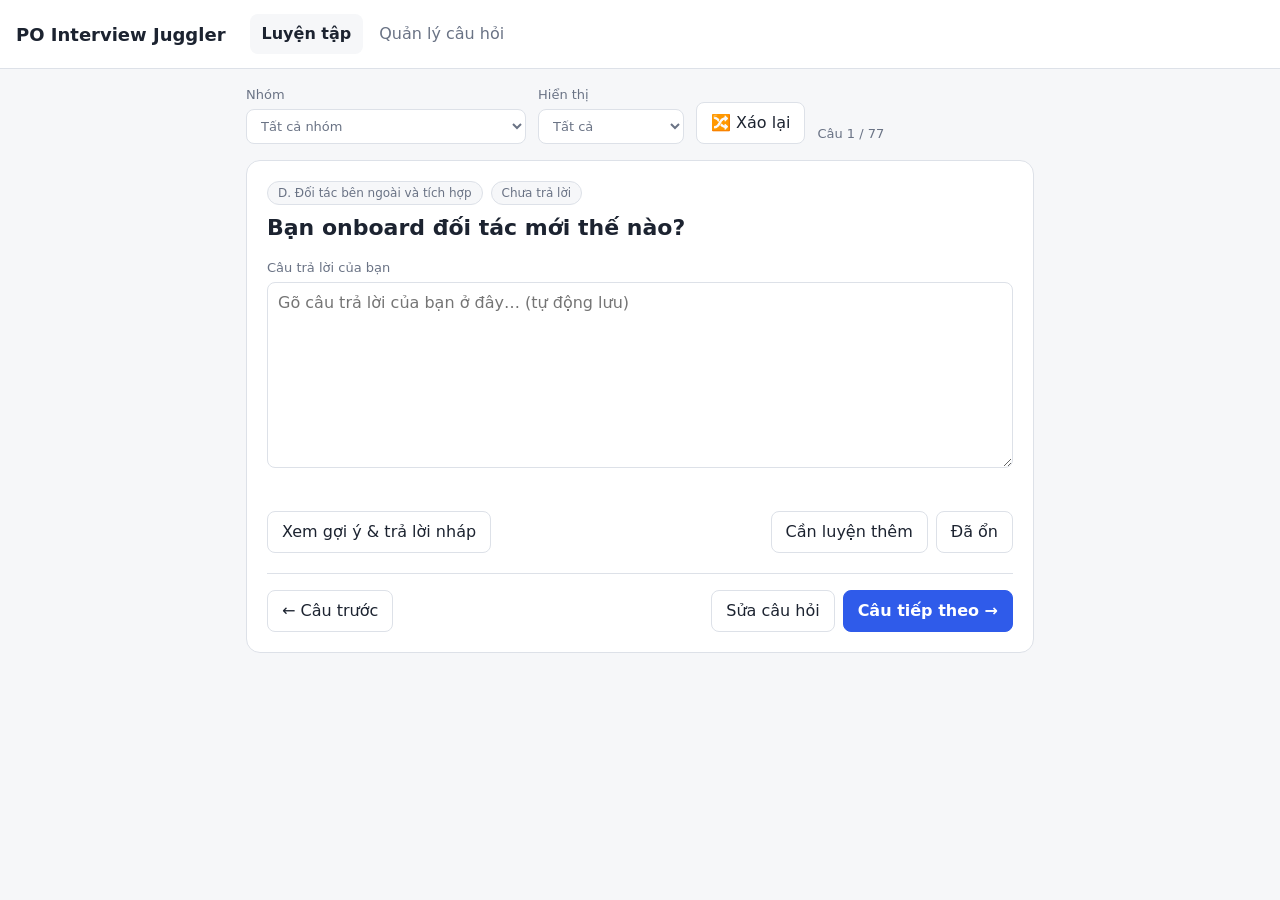
==== index.html @ bebf5344 "Add PO interview question practice app Static single-page app: shuffled practice cards with autosave" ====
<!doctype html>
<html lang="vi">
<head>
  <meta charset="utf-8">
  <meta name="viewport" content="width=device-width, initial-scale=1">
  <title>PO Interview Juggler</title>
  <link rel="stylesheet" href="style.css">
</head>
<body>
  <header class="topbar">
    <h1>PO Interview Juggler</h1>
    <nav class="tabs" role="tablist">
      <button class="tab active" data-view="practice" role="tab">Luyện tập</button>
      <button class="tab" data-view="manage" role="tab">Quản lý câu hỏi</button>
    </nav>
  </header>

  <main>
    <!-- Practice -->
    <section id="view-practice" class="view">
      <div class="toolbar">
        <label>Nhóm
          <select id="filter-category"></select>
        </label>
        <label>Hiển thị
          <select id="filter-status">
            <option value="all">Tất cả</option>
            <option value="todo">Chưa trả lời</option>
            <option value="draft">Đang nháp</option>
            <option value="review">Cần luyện thêm</option>
            <option value="done">Đã ổn</option>
          </select>
        </label>
        <button id="btn-shuffle" class="ghost" title="Xáo lại bộ câu hỏi">🔀 Xáo lại</button>
        <span id="deck-info" class="muted"></span>
      </div>

      <article id="card" class="card" hidden>
        <div class="card-meta">
          <span id="card-category" class="chip"></span>
          <span id="card-status" class="chip status"></span>
        </div>
        <h2 id="card-question"></h2>

        <label class="field">
          <span>Câu trả lời của bạn</span>
          <textarea id="answer" rows="7" placeholder="Gõ câu trả lời của bạn ở đây… (tự động lưu)"></textarea>
        </label>
        <div class="saved muted" id="saved-note"></div>

        <div class="row">
          <button id="btn-reveal" class="ghost">Xem gợi ý &amp; trả lời nháp</button>
          <div class="spacer"></div>
          <button id="btn-review" class="ghost">Cần luyện thêm</button>
          <button id="btn-done" class="ghost">Đã ổn</button>
        </div>

        <div id="reveal" class="reveal" hidden>
          <h3>Gợi ý</h3>
          <p id="card-hint"></p>
          <h3>Trả lời nháp / ghi chú</h3>
          <p id="card-draft" class="pre"></p>
        </div>

        <div class="row nav">
          <button id="btn-prev" class="ghost">← Câu trước</button>
          <div class="spacer"></div>
          <button id="btn-edit" class="ghost">Sửa câu hỏi</button>
          <button id="btn-next" class="primary">Câu tiếp theo →</button>
        </div>
      </article>

      <p id="empty-practice" class="muted empty" hidden>Không có câu hỏi nào khớp bộ lọc.</p>
    </section>

    <!-- Manage -->
    <section id="view-manage" class="view" hidden>
      <div class="toolbar">
        <input id="search" type="search" placeholder="Tìm câu hỏi…">
        <button id="btn-add" class="primary">+ Thêm câu hỏi</button>
        <button id="btn-export" class="ghost">Xuất JSON</button>
        <button id="btn-import" class="ghost">Nhập JSON</button>
        <button id="btn-reset" class="ghost danger">Khôi phục mặc định</button>
        <input id="file-import" type="file" accept="application/json,.json" hidden>
      </div>
      <p id="manage-count" class="muted"></p>
      <ul id="question-list" class="qlist"></ul>
    </section>
  </main>

  <dialog id="dlg">
    <form method="dialog" id="dlg-form">
      <h2 id="dlg-title">Câu hỏi</h2>
      <label class="field"><span>Nhóm</span>
        <input id="f-category" list="category-list" required>
        <datalist id="category-list"></datalist>
      </label>
      <label class="field"><span>Câu hỏi</span>
        <textarea id="f-question" rows="3" required></textarea>
      </label>
      <label class="field"><span>Gợi ý</span>
        <textarea id="f-hint" rows="2"></textarea>
      </label>
      <label class="field"><span>Trả lời nháp / ghi chú</span>
        <textarea id="f-draft" rows="6"></textarea>
      </label>
      <div class="row">
        <button type="button" id="dlg-delete" class="ghost danger">Xoá</button>
        <div class="spacer"></div>
        <button type="button" id="dlg-cancel" class="ghost">Huỷ</button>
        <button type="submit" id="dlg-save" class="primary">Lưu</button>
      </div>
    </form>
  </dialog>

  <script src="questions.js"></script>
  <script src="app.js"></script>
</body>
</html>
---- style.css ----
:root {
  --bg: #f6f7f9;
  --surface: #ffffff;
  --text: #1c2330;
  --muted: #6a7385;
  --border: #dde1e8;
  --accent: #2f5bea;
  --accent-text: #ffffff;
  --danger: #c93a3a;
  --ok: #1f8a56;
  --warn: #b7791f;
}
@media (prefers-color-scheme: dark) {
  :root {
    --bg: #12151b;
    --surface: #1b2029;
    --text: #e6e9ef;
    --muted: #97a0b2;
    --border: #2d3442;
    --accent: #6f93ff;
    --accent-text: #0e1220;
    --danger: #ff7b7b;
    --ok: #5fd39a;
    --warn: #f0b95a;
  }
}

* { box-sizing: border-box; }
body {
  margin: 0;
  background: var(--bg);
  color: var(--text);
  font: 16px/1.5 system-ui, -apple-system, "Segoe UI", Roboto, sans-serif;
}
.topbar {
  display: flex; flex-wrap: wrap; align-items: center; gap: 12px 24px;
  padding: 14px 16px; background: var(--surface); border-bottom: 1px solid var(--border);
}
.topbar h1 { margin: 0; font-size: 18px; }
.tabs { display: flex; gap: 4px; }
.tab {
  background: none; border: 0; padding: 8px 12px; border-radius: 8px;
  color: var(--muted); font: inherit; cursor: pointer;
}
.tab.active { background: var(--bg); color: var(--text); font-weight: 600; }

main { max-width: 820px; margin: 0 auto; padding: 16px; }
[hidden] { display: none !important; }

.toolbar { display: flex; flex-wrap: wrap; align-items: end; gap: 10px 12px; margin-bottom: 16px; }
.toolbar label { display: flex; flex-direction: column; gap: 4px; font-size: 13px; color: var(--muted); }
.toolbar input[type=search] { flex: 1 1 200px; }

select, input, textarea, button { font: inherit; color: inherit; }
select, input, textarea {
  background: var(--surface); border: 1px solid var(--border); border-radius: 8px; padding: 8px 10px;
}
textarea { width: 100%; resize: vertical; }
select { max-width: 280px; }
:focus-visible { outline: 2px solid var(--accent); outline-offset: 2px; }

button {
  border: 1px solid var(--border); background: var(--surface); border-radius: 8px;
  padding: 8px 14px; cursor: pointer;
}
button:hover { border-color: var(--accent); }
button.primary { background: var(--accent); border-color: var(--accent); color: var(--accent-text); font-weight: 600; }
button.danger { color: var(--danger); }
button.ghost.active-done { border-color: var(--ok); color: var(--ok); }
button.ghost.active-review { border-color: var(--warn); color: var(--warn); }

.card {
  background: var(--surface); border: 1px solid var(--border); border-radius: 14px; padding: 20px;
}
.card h2 { margin: 8px 0 16px; font-size: 22px; line-height: 1.35; }
.card-meta { display: flex; flex-wrap: wrap; gap: 8px; }
.chip {
  font-size: 12px; padding: 2px 10px; border-radius: 999px;
  background: var(--bg); border: 1px solid var(--border); color: var(--muted);
}
.chip.status.done { color: var(--ok); border-color: var(--ok); }
.chip.status.review { color: var(--warn); border-color: var(--warn); }

.field { display: block; margin-bottom: 12px; }
.field > span { display: block; font-size: 13px; color: var(--muted); margin-bottom: 4px; }
.field input { width: 100%; }

.row { display: flex; flex-wrap: wrap; align-items: center; gap: 8px; margin-top: 12px; }
.spacer { flex: 1; }
.nav { margin-top: 20px; padding-top: 16px; border-top: 1px solid var(--border); }

.reveal { margin-top: 16px; padding: 12px 16px; background: var(--bg); border-radius: 10px; }
.reveal h3 { margin: 8px 0 4px; font-size: 13px; color: var(--muted); text-transform: uppercase; letter-spacing: .04em; }
.reveal p { margin: 0 0 8px; }
.pre { white-space: pre-wrap; }

.muted { color: var(--muted); font-size: 13px; }
.saved { min-height: 18px; margin-top: -6px; }
.empty { text-align: center; padding: 40px 0; }

.qlist { list-style: none; margin: 0; padding: 0; display: flex; flex-direction: column; gap: 8px; }
.qitem {
  display: flex; gap: 12px; align-items: flex-start; padding: 12px 14px;
  background: var(--surface); border: 1px solid var(--border); border-radius: 10px;
}
.qitem .body { flex: 1; min-width: 0; }
.qitem .q { margin: 0 0 4px; }
.qitem .meta { display: flex; flex-wrap: wrap; gap: 6px; align-items: center; }

dialog {
  width: min(640px, calc(100vw - 32px)); background: var(--surface); color: var(--text);
  border: 1px solid var(--border); border-radius: 14px; padding: 20px;
}
dialog::backdrop { background: rgba(0, 0, 0, .45); }
dialog h2 { margin: 0 0 12px; font-size: 18px; }

@media (max-width: 520px) {
  .card { padding: 14px; }
  .card h2 { font-size: 19px; }
}
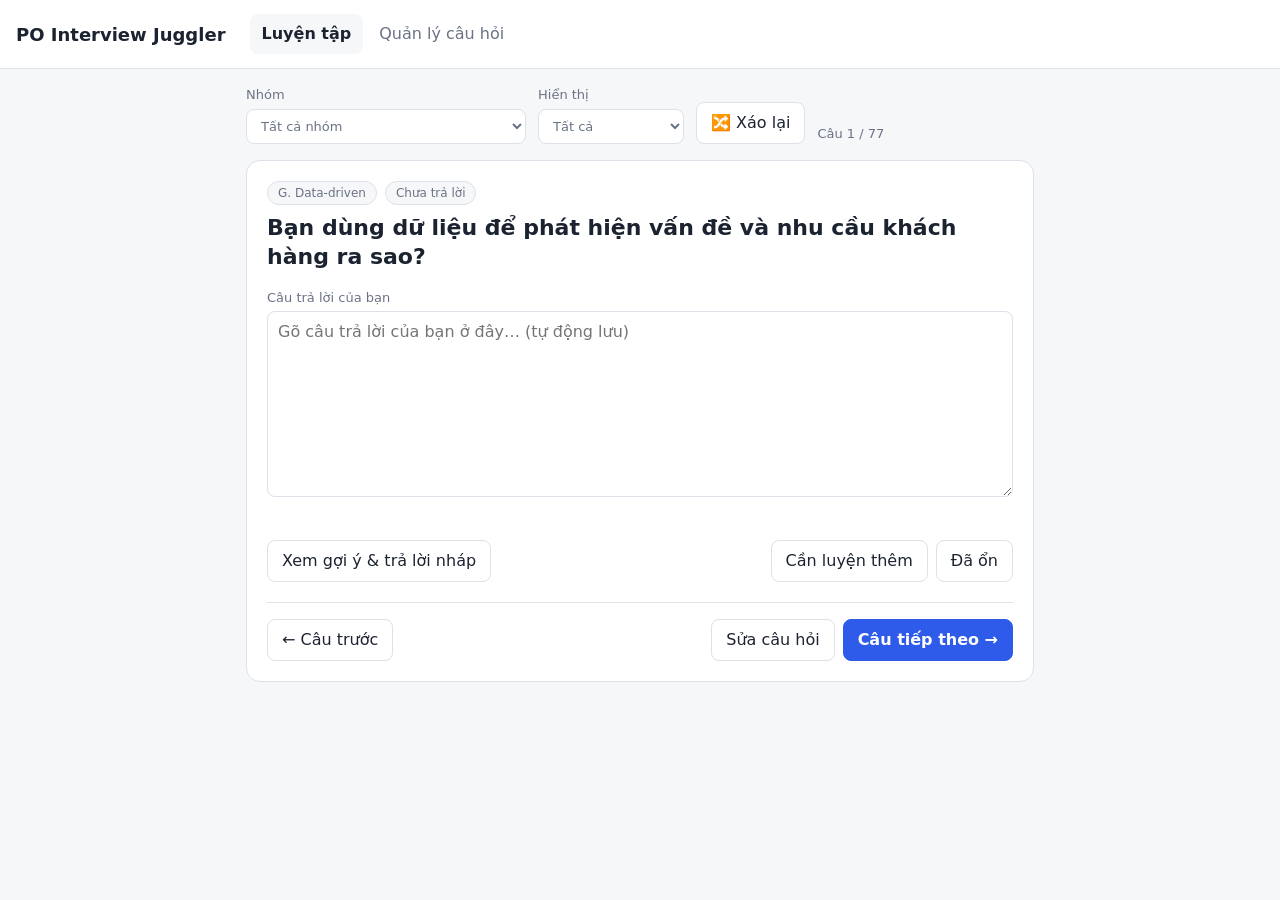
==== commit ffa237a8: "Use in-page confirm and copy/paste backup; add theme-aware tokens Native confirm() and file download" ====
--- a/index.html
+++ b/index.html
@@ -78,10 +78,8 @@
       <div class="toolbar">
         <input id="search" type="search" placeholder="Tìm câu hỏi…">
         <button id="btn-add" class="primary">+ Thêm câu hỏi</button>
-        <button id="btn-export" class="ghost">Xuất JSON</button>
-        <button id="btn-import" class="ghost">Nhập JSON</button>
+        <button id="btn-backup" class="ghost">Sao lưu / Nhập</button>
         <button id="btn-reset" class="ghost danger">Khôi phục mặc định</button>
-        <input id="file-import" type="file" accept="application/json,.json" hidden>
       </div>
       <p id="manage-count" class="muted"></p>
       <ul id="question-list" class="qlist"></ul>
@@ -113,6 +111,31 @@
     </form>
   </dialog>
 
+  <dialog id="dlg-backup">
+    <h2>Sao lưu / Nhập dữ liệu</h2>
+    <p class="muted">Sao chép JSON để lưu lại, hoặc dán JSON đã lưu vào ô bên dưới rồi bấm Nhập (thay thế dữ liệu hiện tại).</p>
+    <textarea id="backup-text" class="backup-text" rows="8" spellcheck="false"></textarea>
+    <p id="backup-msg" class="muted" role="status"></p>
+    <div class="row">
+      <button id="backup-copy" class="ghost">Sao chép</button>
+      <button id="backup-download" class="ghost">Tải file</button>
+      <button id="backup-file" class="ghost">Chọn file…</button>
+      <div class="spacer"></div>
+      <button id="backup-close" class="ghost">Đóng</button>
+      <button id="backup-import" class="primary">Nhập</button>
+    </div>
+    <input id="file-import" type="file" accept="application/json,.json" hidden>
+  </dialog>
+
+  <dialog id="dlg-confirm">
+    <p id="confirm-msg"></p>
+    <div class="row">
+      <div class="spacer"></div>
+      <button id="confirm-no" class="ghost">Huỷ</button>
+      <button id="confirm-yes" class="primary">Đồng ý</button>
+    </div>
+  </dialog>
+
   <script src="questions.js"></script>
   <script src="app.js"></script>
 </body>
--- a/style.css
+++ b/style.css
@@ -11,7 +11,7 @@
   --warn: #b7791f;
 }
 @media (prefers-color-scheme: dark) {
-  :root {
+  :root:not([data-theme="light"]) {
     --bg: #12151b;
     --surface: #1b2029;
     --text: #e6e9ef;
@@ -22,7 +22,21 @@
     --danger: #ff7b7b;
     --ok: #5fd39a;
     --warn: #f0b95a;
+    color-scheme: dark;
   }
+}
+:root[data-theme="dark"] {
+  --bg: #12151b;
+    --surface: #1b2029;
+    --text: #e6e9ef;
+    --muted: #97a0b2;
+    --border: #2d3442;
+    --accent: #6f93ff;
+    --accent-text: #0e1220;
+    --danger: #ff7b7b;
+    --ok: #5fd39a;
+    --warn: #f0b95a;
+    color-scheme: dark;
 }
 
 * { box-sizing: border-box; }
@@ -118,3 +132,6 @@
   .card { padding: 14px; }
   .card h2 { font-size: 19px; }
 }
+
+.backup-text { font-family: ui-monospace, SFMono-Regular, Menlo, monospace; font-size: 12px; min-height: 160px; }
+#dlg-confirm p { margin: 0 0 4px; white-space: pre-wrap; }
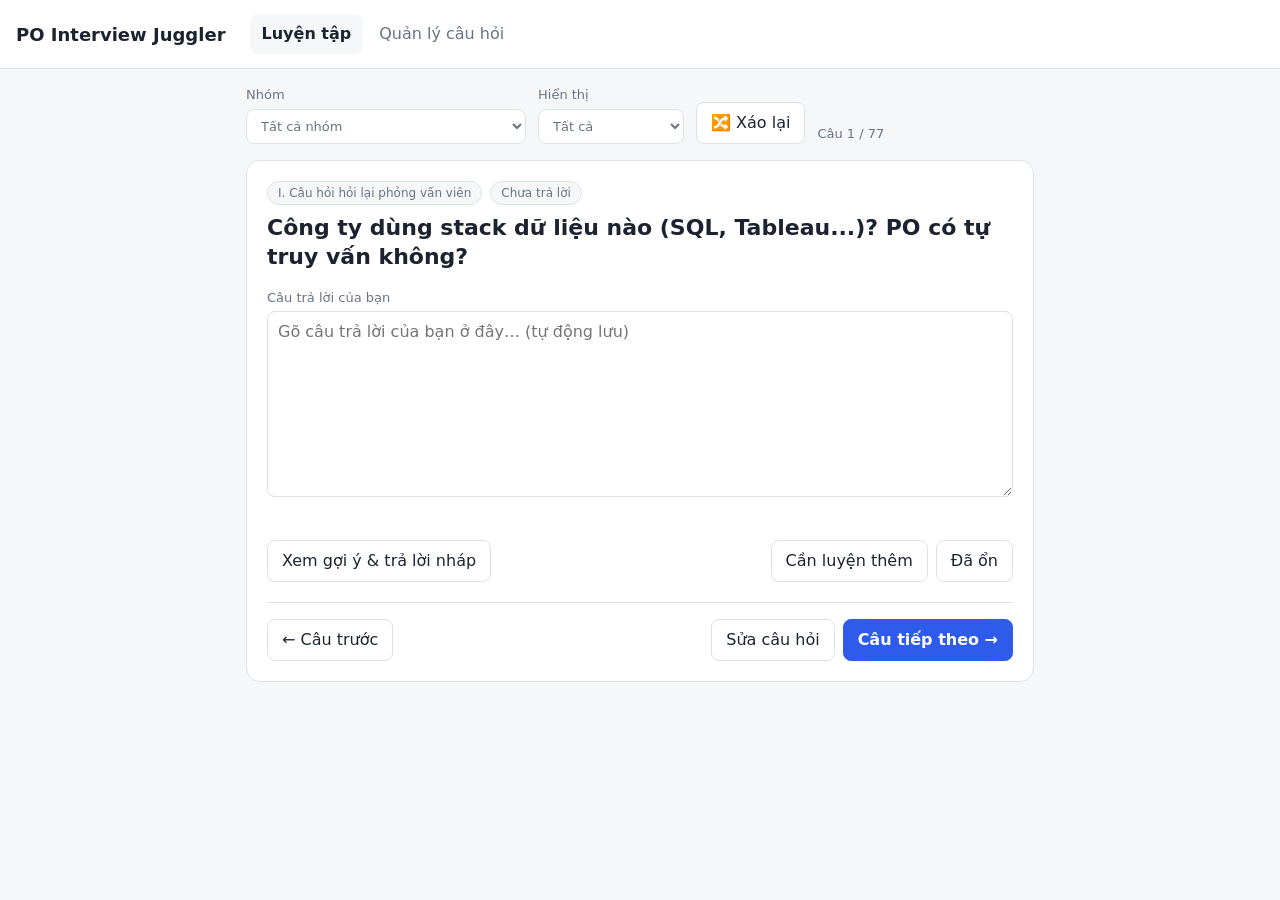
==== commit 8ed7c85a: "Remove file download button from backup dialog Co-Authored-By: Claude Sonnet 5.5 <noreply@anthropic." ====
--- a/index.html
+++ b/index.html
@@ -118,7 +118,6 @@
     <p id="backup-msg" class="muted" role="status"></p>
     <div class="row">
       <button id="backup-copy" class="ghost">Sao chép</button>
-      <button id="backup-download" class="ghost">Tải file</button>
       <button id="backup-file" class="ghost">Chọn file…</button>
       <div class="spacer"></div>
       <button id="backup-close" class="ghost">Đóng</button>
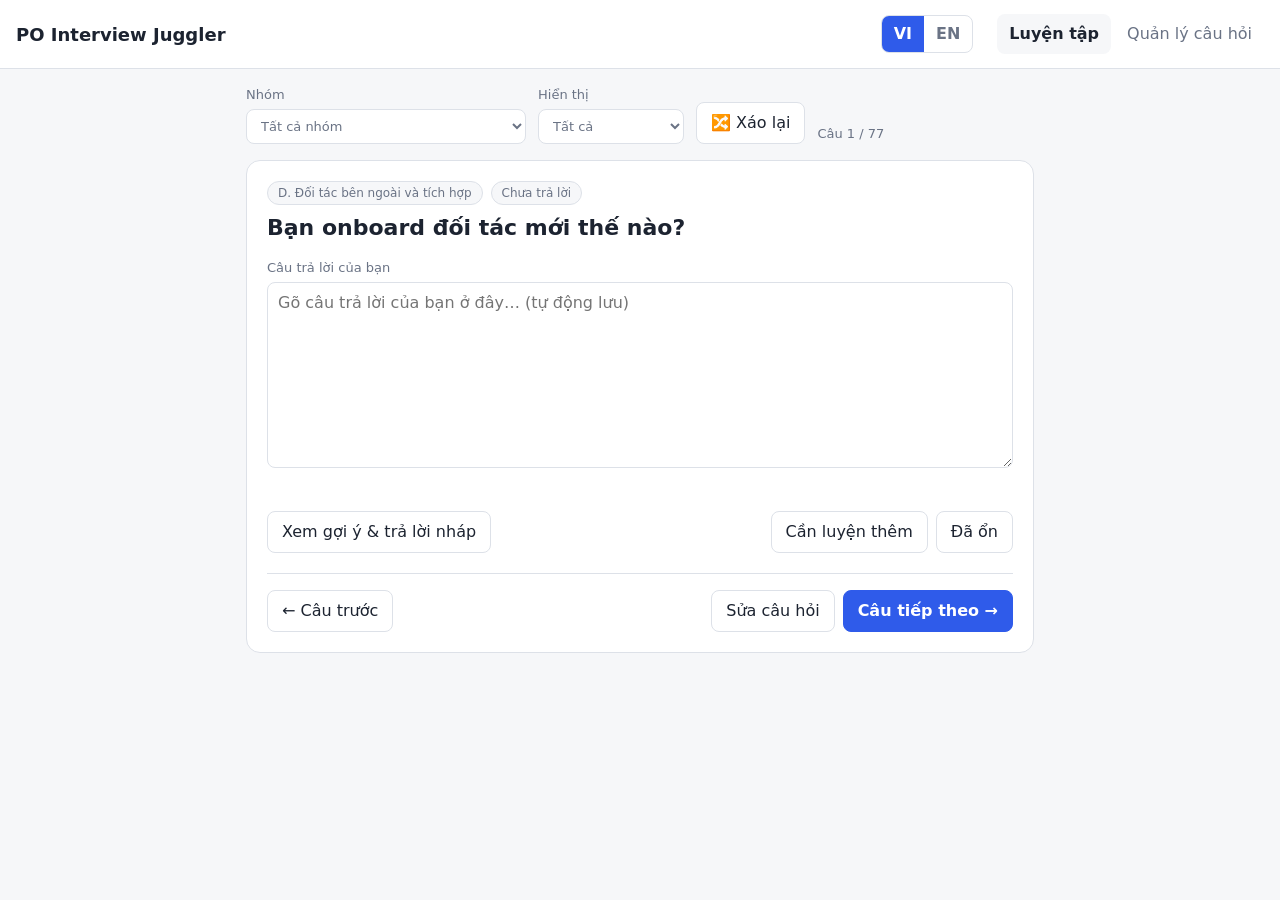
==== commit 944ab758: "Add English version of questions with VI/EN toggle English question, hint, draft answer and group na" ====
--- a/index.html
+++ b/index.html
@@ -9,6 +9,10 @@
 <body>
   <header class="topbar">
     <h1>PO Interview Juggler</h1>
+    <div class="lang" role="group" aria-label="Language">
+      <button class="lang-btn" data-lang="vi" aria-pressed="true">VI</button>
+      <button class="lang-btn" data-lang="en" aria-pressed="false">EN</button>
+    </div>
     <nav class="tabs" role="tablist">
       <button class="tab active" data-view="practice" role="tab">Luyện tập</button>
       <button class="tab" data-view="manage" role="tab">Quản lý câu hỏi</button>
@@ -102,6 +106,18 @@
       <label class="field"><span>Trả lời nháp / ghi chú</span>
         <textarea id="f-draft" rows="6"></textarea>
       </label>
+      <details class="en-fields">
+        <summary>Bản tiếng Anh (English version)</summary>
+        <label class="field"><span>Question (EN)</span>
+          <textarea id="f-en-question" rows="2"></textarea>
+        </label>
+        <label class="field"><span>Hint (EN)</span>
+          <textarea id="f-en-hint" rows="2"></textarea>
+        </label>
+        <label class="field"><span>Draft answer / notes (EN)</span>
+          <textarea id="f-en-draft" rows="5"></textarea>
+        </label>
+      </details>
       <div class="row">
         <button type="button" id="dlg-delete" class="ghost danger">Xoá</button>
         <div class="spacer"></div>
@@ -136,6 +152,7 @@
   </dialog>
 
   <script src="questions.js"></script>
+  <script src="questions.en.js"></script>
   <script src="app.js"></script>
 </body>
 </html>
--- a/style.css
+++ b/style.css
@@ -135,3 +135,9 @@
 
 .backup-text { font-family: ui-monospace, SFMono-Regular, Menlo, monospace; font-size: 12px; min-height: 160px; }
 #dlg-confirm p { margin: 0 0 4px; white-space: pre-wrap; }
+
+.lang { display: flex; border: 1px solid var(--border); border-radius: 8px; overflow: hidden; margin-left: auto; }
+.lang-btn { border: 0; border-radius: 0; background: none; padding: 6px 12px; color: var(--muted); font-weight: 600; }
+.lang-btn.active { background: var(--accent); color: var(--accent-text); }
+.en-fields { margin-bottom: 12px; }
+.en-fields summary { cursor: pointer; color: var(--muted); font-size: 13px; margin-bottom: 8px; }
